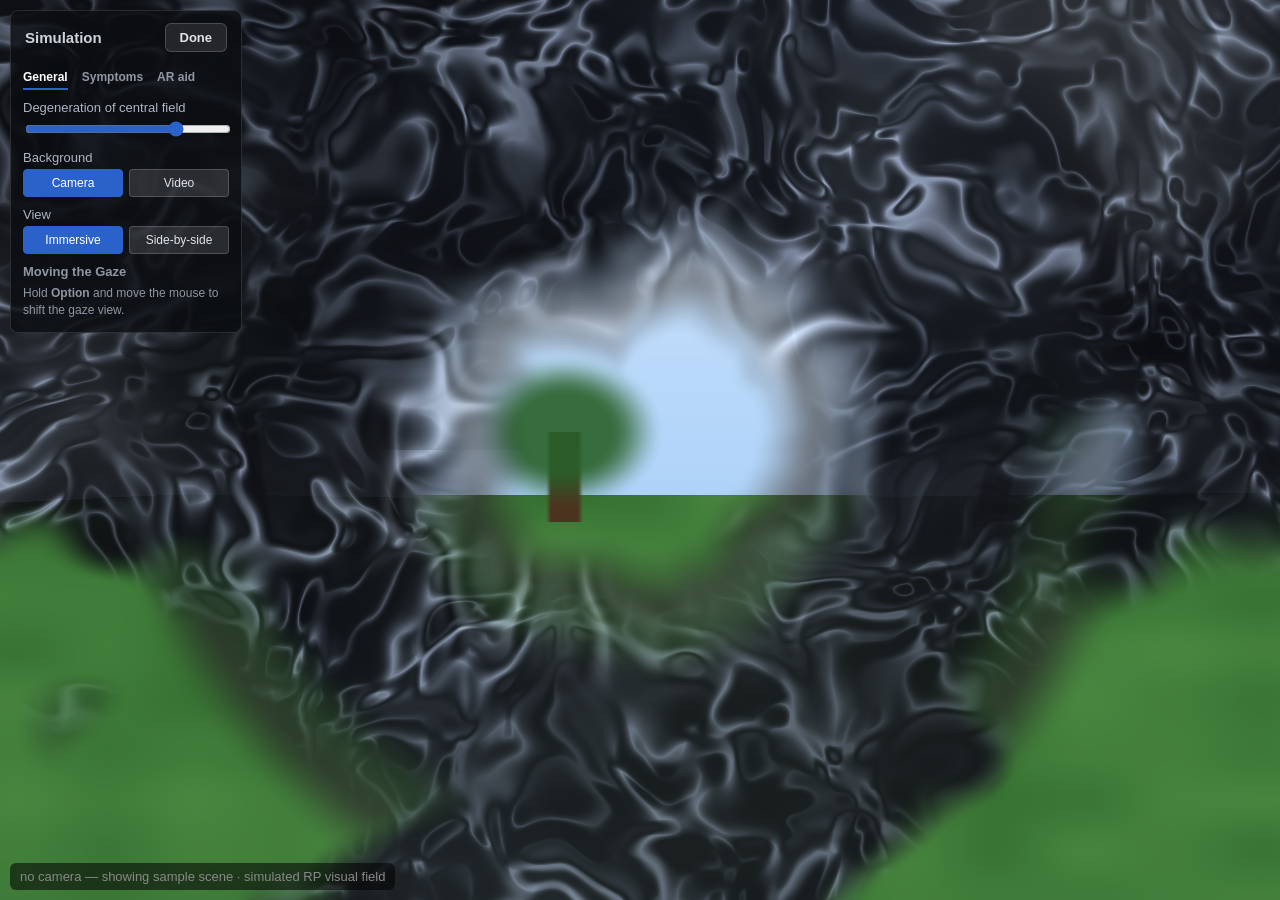
==== sim.html @ 9ebb8a23 "added gaze control description" ====
<!doctype html>
<html>
<head>
<meta charset="utf-8">
<meta name="viewport" content="width=device-width, initial-scale=1">
<title>RP Visual Field Prototype</title>
<link rel="stylesheet" href="style.css">
</head>
<body>
<canvas id="gl"></canvas>
<div id="panel">
  <header id="panelHead">
    <span class="title">Simulation</span>
    <button class="chev" aria-label="Toggle settings">Done</button>
  </header>
  <div class="body">
    <div class="seg tabs">
      <button id="tabGen" class="on">General</button>
      <button id="tabSym">Symptoms</button>
      <button id="tabAid">AR aid</button>
    </div>
    <div id="tabGeneral">
      <label>Degeneration of central field</label>
      <input type="range" id="sDegen" min="0" max="1" step="0.01">
      <label>Background</label>
      <div class="seg">
        <button id="bgCam" class="on">Camera</button>
        <button id="bgVid">Video</button>
      </div>
      <button id="camFlip" hidden>⟲ Flip camera</button>
      <label>View</label>
      <div class="seg">
        <button id="vwImm" class="on">Immersive</button>
        <button id="vwSbs">Side-by-side</button>
      </div>
      <!-- the reference (left/top) pane's preset; only meaningful —
           and only shown — in the comparison view. Future
           reference-pane settings land here too. -->
      <div id="refRow" hidden>
        <label>Reference preset (left/top pane)</label>
        <!-- options filled by controls.js from presets/index.json -->
        <select id="refSel"></select>
      </div>
      <div class="ghead">Moving the Gaze</div>
      <p class="hint">Hold <b>Option</b> and move the mouse to shift the gaze view.</p>
    </div>
    <!-- the aid's tab (user spec 2026-08-28): a device, not a symptom
         — its own home next to Symptoms. Position has no fader:
         Option+Shift drag places the pane -->
    <div id="aid" hidden>
      <!-- filled by controls.js from the PANEL schema -->
      <div id="panelGroup" class="gen"></div>
      <div class="ghead">Moving the panel</div>
      <p class="hint">Hold <b>Option + Shift</b> and move the mouse to
      place the panel — the symptoms clear, the field fades to half
      strength, and a yellow border marks the panel. While holding:
      click-drag to resize (left grows, right shrinks) and scroll to
      zoom the panel's view. Release the keys to finish.</p>
    </div>
    <!-- keeps the id "adv": every symptom-panel style rule is scoped
         to it, and the generated content is oblivious to the move -->
    <div id="adv" class="gen" hidden>
      <div class="ghead">Load presets</div>
      <!-- options filled by controls.js from presets/index.json -->
      <select id="presetSel"></select>
      <div class="seg">
        <button id="presetSave">Save as preset</button>
        <button id="presetLoad">Load file…</button>
      </div>
      <input type="file" id="presetFile" accept=".json,application/json" hidden>
      <div class="ghead">Configure symptoms</div>
      <!-- filled by controls.js from the schema (config.js) -->
      <div id="advBody"></div>
    </div>
  </div>
</div>
<div id="note">starting…</div>
<video id="cam" autoplay playsinline muted style="display:none"></video>
<!-- openly licensed footage, self-hosted: see assets/CREDITS.md -->
<video id="vid" src="assets/shanghai-walk.mp4" loop muted playsinline
       preload="metadata" style="display:none"></video>
<script type="module" src="renderer.js"></script>
</body>
</html>
---- style.css ----
html, body { margin: 0; height: 100%; background: #000; overflow: hidden; }
canvas { position: fixed; inset: 0; width: 100vw; height: 100vh; display: block; z-index: 1; }
#note {
  position: fixed; bottom: 10px; left: 10px; color: #888;
  font: 13px -apple-system, sans-serif; background: rgba(0,0,0,.55);
  padding: 6px 10px; border-radius: 6px; pointer-events: none; z-index: 2;
}
#panel {
  /* above the canvas and the #note credit line */
  z-index: 10;
  position: fixed; top: 10px; left: 10px; width: 230px;
  background: rgba(12, 14, 18, .82); color: #cfd4dc;
  font: 13px -apple-system, sans-serif;
  border: 1px solid rgba(255,255,255,.12); border-radius: 8px;
  user-select: none;
}
#panel header {
  display: flex; justify-content: space-between; align-items: center;
  gap: 10px;
  padding: 12px 14px; cursor: pointer; font-weight: 600; font-size: 15px;
  border-radius: 8px;
}
#panel header:hover { background: rgba(255,255,255,.06); }
#panel header .chev {
  color: #dfe3ea; font: 600 13px -apple-system, sans-serif;
  padding: 6px 14px; cursor: pointer;
  background: rgba(255,255,255,.10);
  border: 1px solid rgba(255,255,255,.18); border-radius: 6px;
}
#panel .body {
  padding: 2px 12px 12px;
  /* never taller than the viewport (dvh tracks mobile browser chrome);
     the offset covers the panel's top inset, header, and body padding */
  max-height: calc(100vh - 100px);
  max-height: calc(100dvh - 100px);
  overflow-y: auto;
}
/* minimalist scrollbar: no track, no buttons — just a slim pill
   showing position, in the panel's text colour at low opacity.
   (iOS overlays its own transient indicator and ignores this.) */
#panel .body::-webkit-scrollbar { width: 4px; }
#panel .body::-webkit-scrollbar-track { background: transparent; }
#panel .body::-webkit-scrollbar-thumb {
  background: rgba(223,227,234,.28); border-radius: 2px;
}
#panel .body::-webkit-scrollbar-thumb:hover {
  background: rgba(223,227,234,.45);
}
/* Firefox path only — setting scrollbar-color in Chrome would disable
   the finer pseudo-element styling above */
@supports not selector(::-webkit-scrollbar) {
  #panel .body {
    scrollbar-width: thin;
    scrollbar-color: rgba(223,227,234,.28) transparent;
  }
}
#panel.min .body { display: none; }
/* collapsed: shrink to a lone semi-transparent hamburger button */
#panel.min {
  width: auto; background: transparent; border-color: transparent;
}
#panel.min header, #panel.min header:hover { padding: 0; background: transparent; }
#panel.min .title { display: none; }
#panel.min .chev {
  width: 40px; height: 40px; padding: 0;
  font-size: 18px; font-weight: 400; line-height: 40px; text-align: center;
  background: rgba(12, 14, 18, .45);
  border-color: rgba(255,255,255,.15);
  color: rgba(223, 227, 234, .85);
}
#panel label { display: block; margin: 10px 0 4px; color: #aeb6c4; }
#panel input[type=range] { width: 100%; }
#panel .seg { display: flex; gap: 6px; }
#panel .seg button { flex: 1; }
#panel .seg button.on {
  background: #2b62c9; border-color: #2b62c9; color: #fff;
}
#panel button {
  background: rgba(255,255,255,.12); color: #dfe3ea; cursor: pointer;
  border: 1px solid rgba(255,255,255,.18); border-radius: 4px;
  padding: 6px 12px; font: 12px -apple-system, sans-serif;
}
#camFlip { width: 100%; margin-top: 8px; }
#panel input[type=range] { accent-color: #2b62c9; }

/* generated "Adjust symptoms" section (controls.js, from the schema) */
/* tabs read as text, not buttons: chrome stripped, active = underline */
#panel .tabs { margin-bottom: 10px; gap: 14px; }
#panel .tabs button {
  flex: none; background: none; border: none; border-radius: 0;
  padding: 4px 0; font-weight: 600; color: #8f97a5;
  border-bottom: 2px solid transparent;
}
#panel .tabs button.on {
  background: none; color: #fff; border-bottom-color: #2b62c9;
}
#adv, #aid { margin-top: 4px; }
.gen .group { margin-bottom: 6px; }
#panel .ghead { margin: 10px 0 0; font-weight: 600; color: #8f97a5; }
#panel .hint { margin: 6px 0 0; font-size: 12px; line-height: 1.45; color: #8f97a5; }
/* ⓘ hover tooltip on generated faders (schema `hint`) */
#panel .tipdot { cursor: help; position: relative; }
#panel .tipdot:hover::after {
  content: attr(data-tip);
  position: absolute; left: 0; bottom: 130%;
  width: 210px; padding: 6px 8px;
  background: #14171c; border: 1px solid #2a2f38; border-radius: 6px;
  font-size: 11px; font-weight: 400; line-height: 1.4; color: #cfd6e2;
  z-index: 10; pointer-events: none;
}
/* quale row: name left, switch right */
.gen .qrow {
  display: flex; justify-content: space-between; align-items: center;
  margin-top: 12px; font-weight: 600; color: #cfd4dc;
}
/* the switch: a pill track whose ::after is the sliding knob */
.gen .qtoggle {
  position: relative; width: 40px; height: 22px; padding: 0;
  border-radius: 11px;
  background: rgba(255,255,255,.14);
  border: 1px solid rgba(255,255,255,.18);
  transition: background .18s ease, border-color .18s ease;
}
.gen .qtoggle::after {
  content: ''; position: absolute; top: 3px; left: 3px;
  width: 16px; height: 16px; border-radius: 50%;
  background: #dfe3ea;
  box-shadow: 0 1px 2px rgba(0,0,0,.4);
  transition: transform .18s ease, background .18s ease;
}
.gen .qtoggle.on { background: #2b62c9; border-color: #2b62c9; }
.gen .qtoggle.on::after { transform: translateX(18px); background: #fff; }

/* touch devices: bigger panel, 44px-class touch targets */
@media (pointer: coarse) {
  #panel { width: min(320px, calc(100vw - 24px)); font-size: 15px; }
  #panel.min { width: auto; }
  #panel header { padding: 14px 16px; }
  #panel header .chev { padding: 10px 16px; font-size: 14px; }
  #panel.min header { padding: 0; }
  #panel.min .chev { width: 48px; height: 48px; padding: 0; font-size: 20px; line-height: 48px; }
  #panel .body { padding: 4px 16px 16px; }
  #panel .body {
    max-height: calc(100vh - 130px);
    max-height: calc(100dvh - 130px);
  }
  #panel label { font-size: 14px; margin: 12px 0 6px; }
  #panel button { padding: 12px 14px; font-size: 15px; }
  #panel input[type=range] { height: 40px; }
  /* bigger switch; padding re-zeroed against the generic button rule */
  .gen .qtoggle { width: 50px; height: 28px; padding: 0; border-radius: 14px; }
  .gen .qtoggle::after { width: 22px; height: 22px; }
  .gen .qtoggle.on::after { transform: translateX(22px); }
}
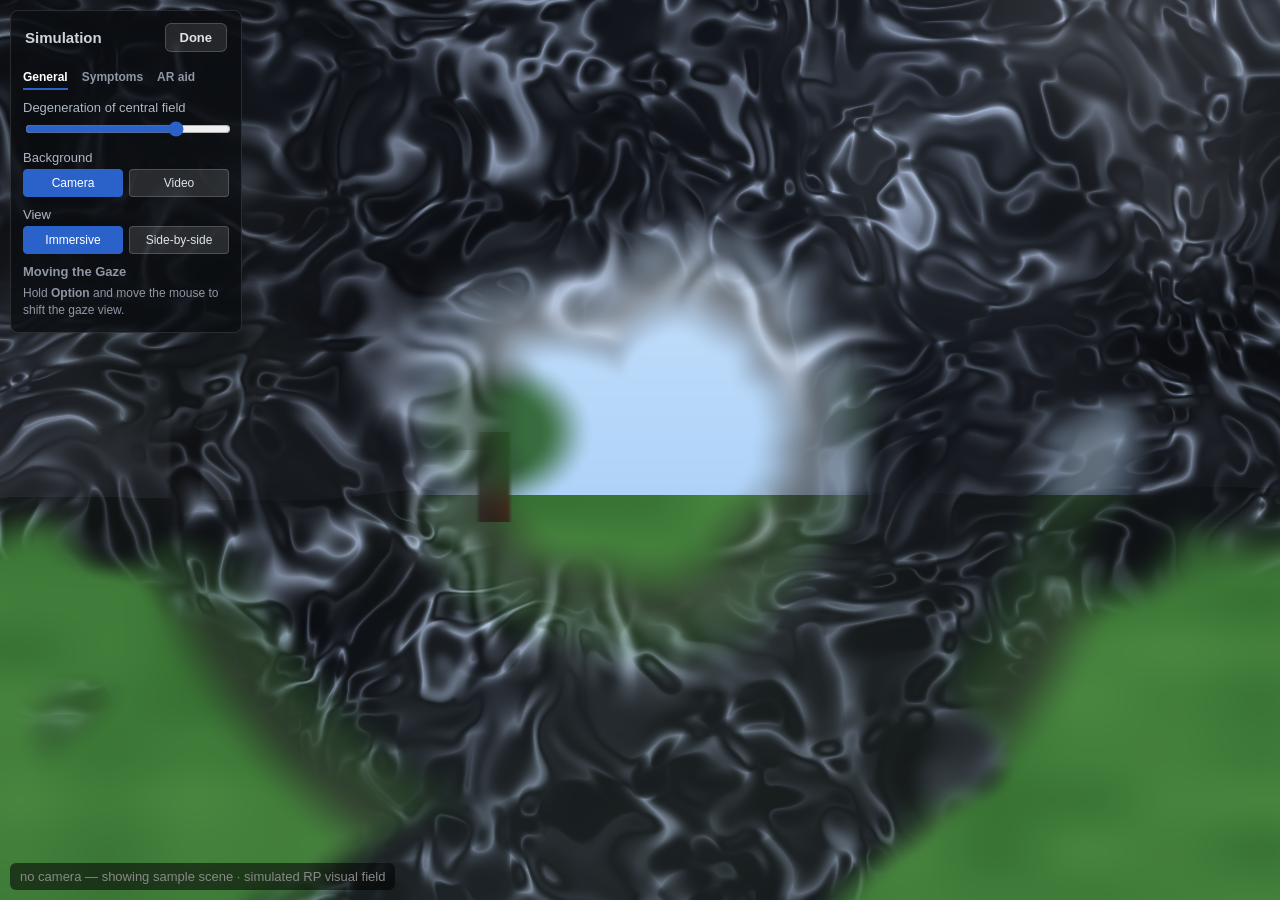
==== commit 4337d851: "V1: video-source enum + sub-options skeleton; stock clip path/credit to config Observed (user's chec" ====
--- a/sim.html
+++ b/sim.html
@@ -28,6 +28,12 @@
         <button id="bgVid">Video</button>
       </div>
       <button id="camFlip" hidden>⟲ Flip camera</button>
+      <!-- video source sub-options (Phase V) — shown only while Video
+           is the background. Skeleton in V1: local file / drag-drop /
+           URL controls land in V2–V4; stock stays the default. -->
+      <div id="vidRow" hidden>
+        <div class="ghead">Video source</div>
+      </div>
       <label>View</label>
       <div class="seg">
         <button id="vwImm" class="on">Immersive</button>
@@ -76,8 +82,8 @@
 </div>
 <div id="note">starting…</div>
 <video id="cam" autoplay playsinline muted style="display:none"></video>
-<!-- openly licensed footage, self-hosted: see assets/CREDITS.md -->
-<video id="vid" src="assets/shanghai-walk.mp4" loop muted playsinline
+<!-- src assigned at init from config's VIDEO.stock (Phase V) -->
+<video id="vid" loop muted playsinline
        preload="metadata" style="display:none"></video>
 <script type="module" src="renderer.js"></script>
 </body>
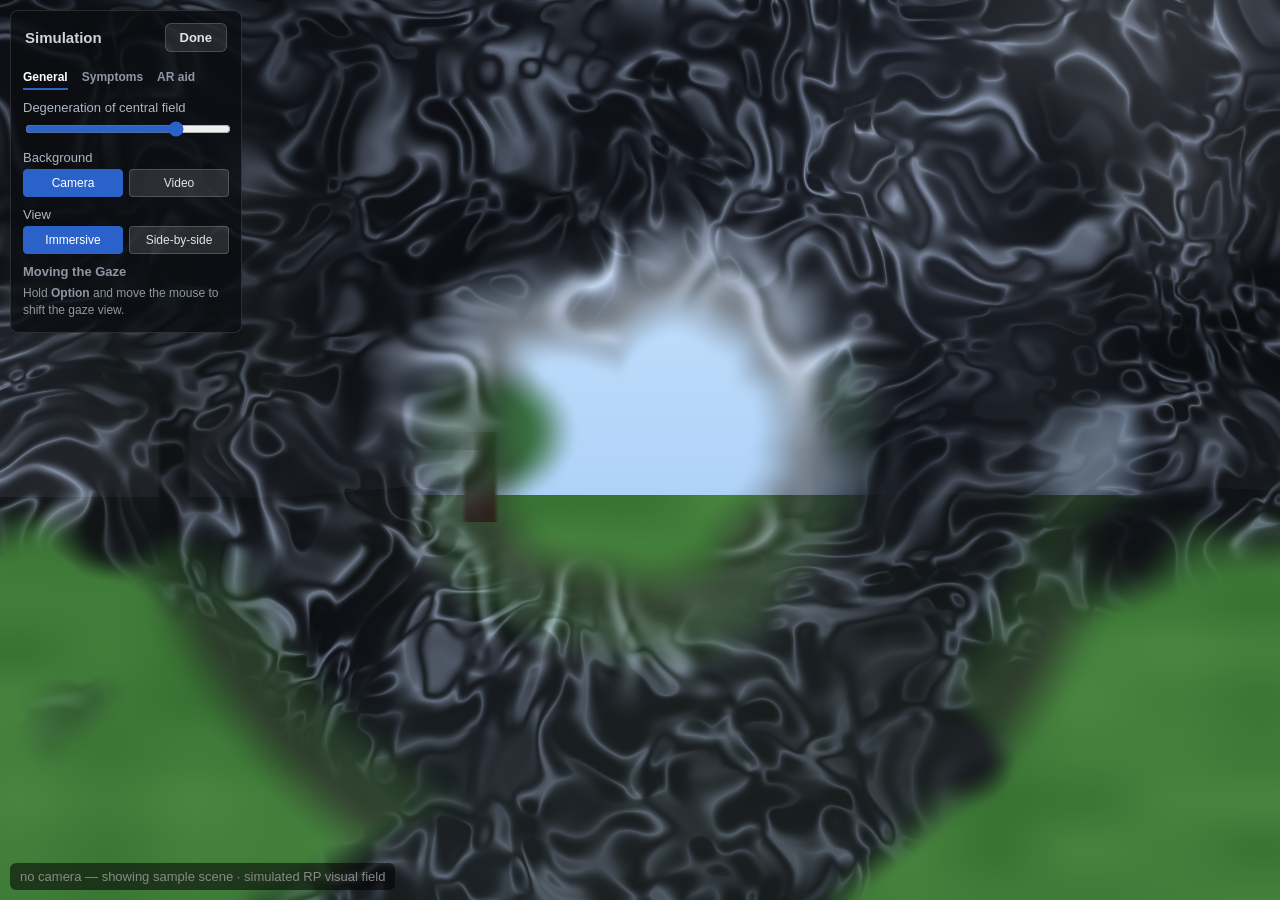
==== commit 27f11952: "V2: local video via picker — object URL in, previous revoked, filename in #note Observed (user's che" ====
--- a/sim.html
+++ b/sim.html
@@ -29,10 +29,15 @@
       </div>
       <button id="camFlip" hidden>⟲ Flip camera</button>
       <!-- video source sub-options (Phase V) — shown only while Video
-           is the background. Skeleton in V1: local file / drag-drop /
-           URL controls land in V2–V4; stock stays the default. -->
+           is the background. Stock is the default; drag-drop / URL
+           join in V3–V4. -->
       <div id="vidRow" hidden>
         <div class="ghead">Video source</div>
+        <div class="seg">
+          <button id="srcStock" class="on">Stock clip</button>
+          <button id="srcLocal">Choose video…</button>
+        </div>
+        <input type="file" id="vidFile" accept="video/*" hidden>
       </div>
       <label>View</label>
       <div class="seg">
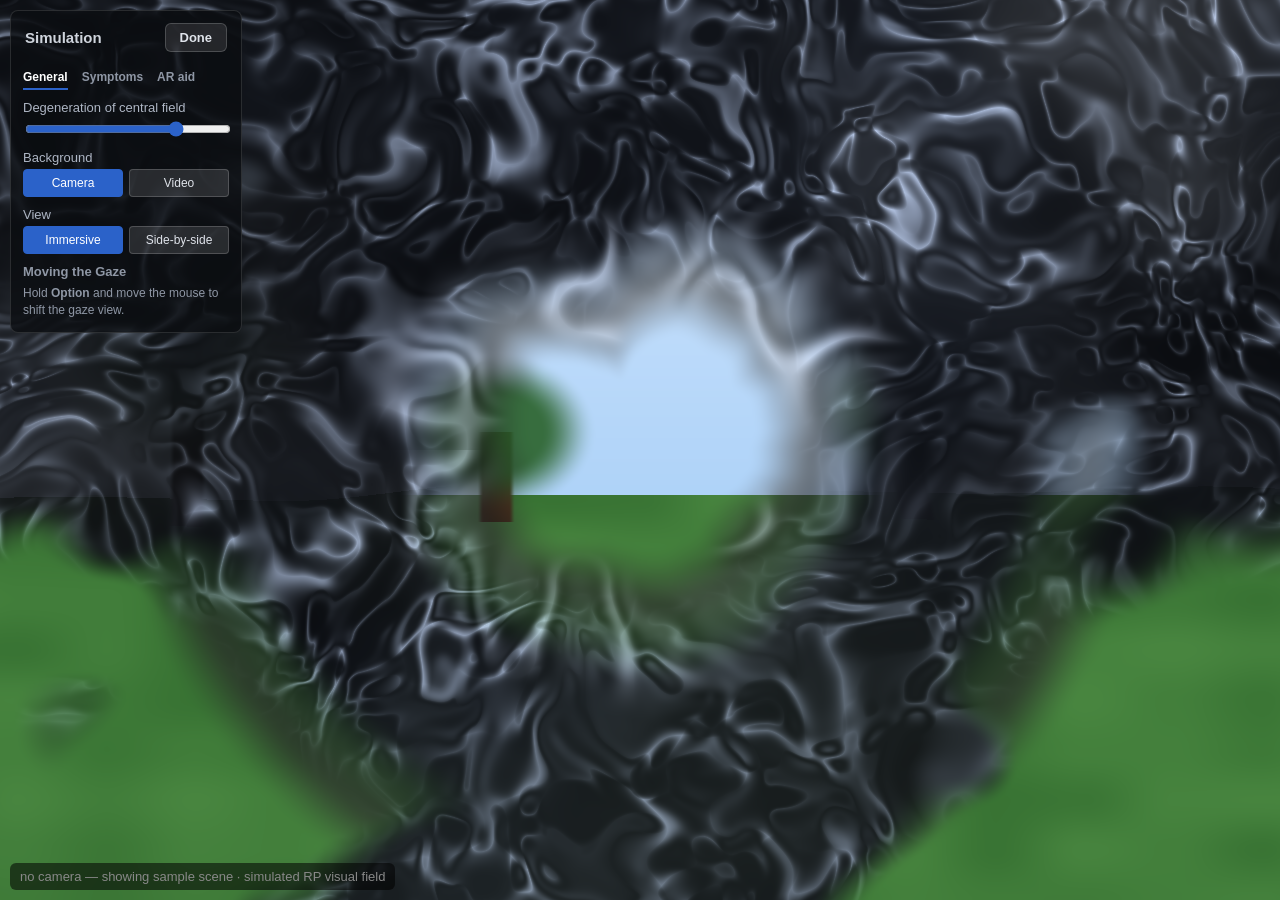
==== commit 63b52737: "V4: direct URL source — watch pages refused with why, load errors revert to stock Observed (user's c" ====
--- a/sim.html
+++ b/sim.html
@@ -38,6 +38,10 @@
           <button id="srcLocal">Choose video…</button>
         </div>
         <input type="file" id="vidFile" accept="video/*" hidden>
+        <!-- direct video-file URLs only — watch pages can't be
+             filtered (no pixel access); refused with an explanation -->
+        <input type="url" id="vidUrl" placeholder="https://…/clip.mp4 (direct link)">
+        <button id="srcUrl">Load URL</button>
       </div>
       <label>View</label>
       <div class="seg">
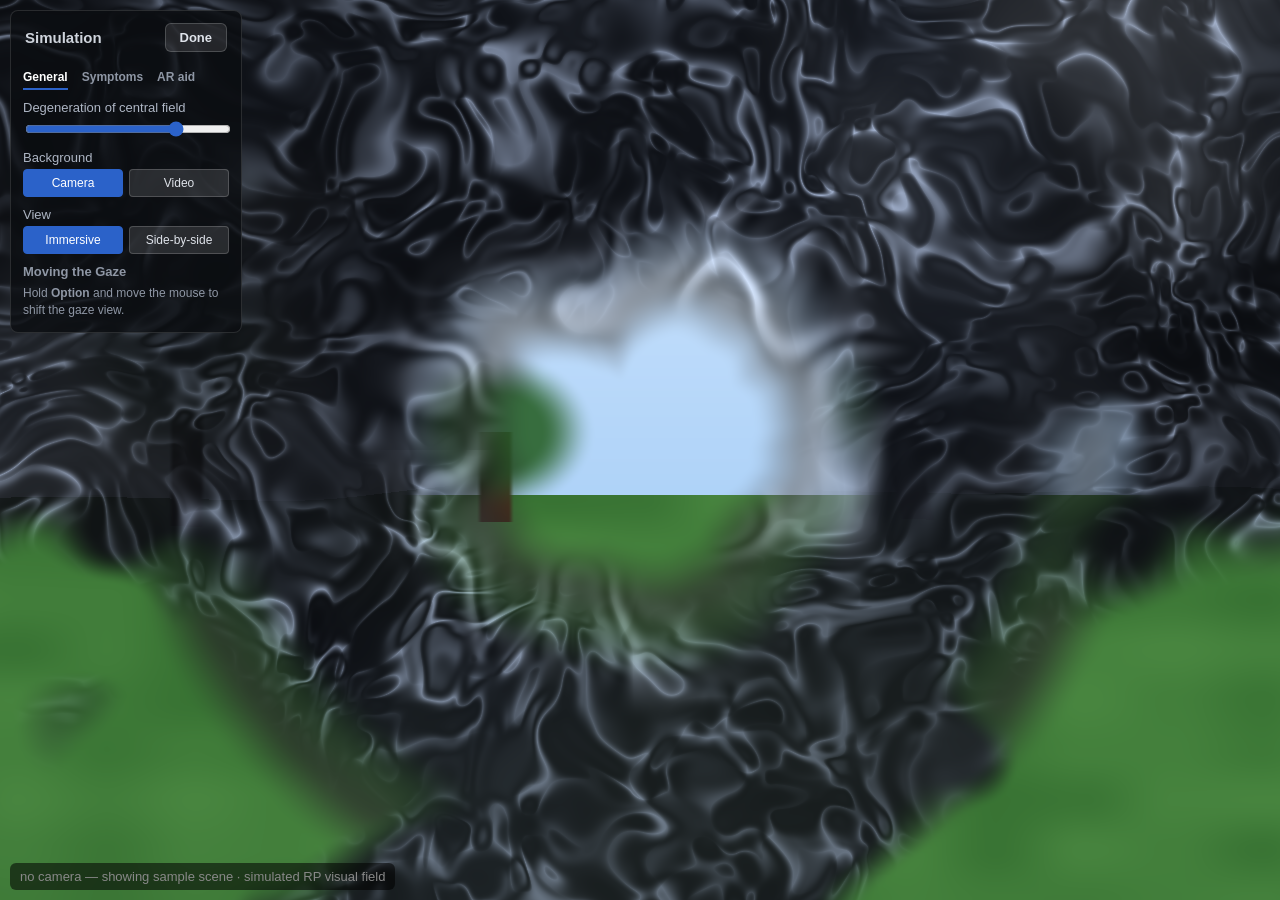
==== commit 5e865433: "Keyboard shortcuts: plain layer (0/1) + Option+Shift panel layer (A, +/-, arrows) SHORTCUTS (config)" ====
--- a/sim.html
+++ b/sim.html
@@ -69,8 +69,10 @@
       <p class="hint">Hold <b>Option + Shift</b> and move the mouse to
       place the panel — the symptoms clear, the field fades to half
       strength, and a yellow border marks the panel. While holding:
-      click-drag to resize (left grows, right shrinks) and scroll to
-      zoom the panel's view. Release the keys to finish.</p>
+      click-drag to resize (left grows, right shrinks), press
+      <b>+</b> / <b>−</b> to zoom the panel's view, and tap the
+      <b>arrow keys</b> to pan where it looks. <b>Option + Shift + A</b>
+      toggles the panel itself. Release the keys to finish.</p>
     </div>
     <!-- keeps the id "adv": every symptom-panel style rule is scoped
          to it, and the generated content is oblivious to the move -->
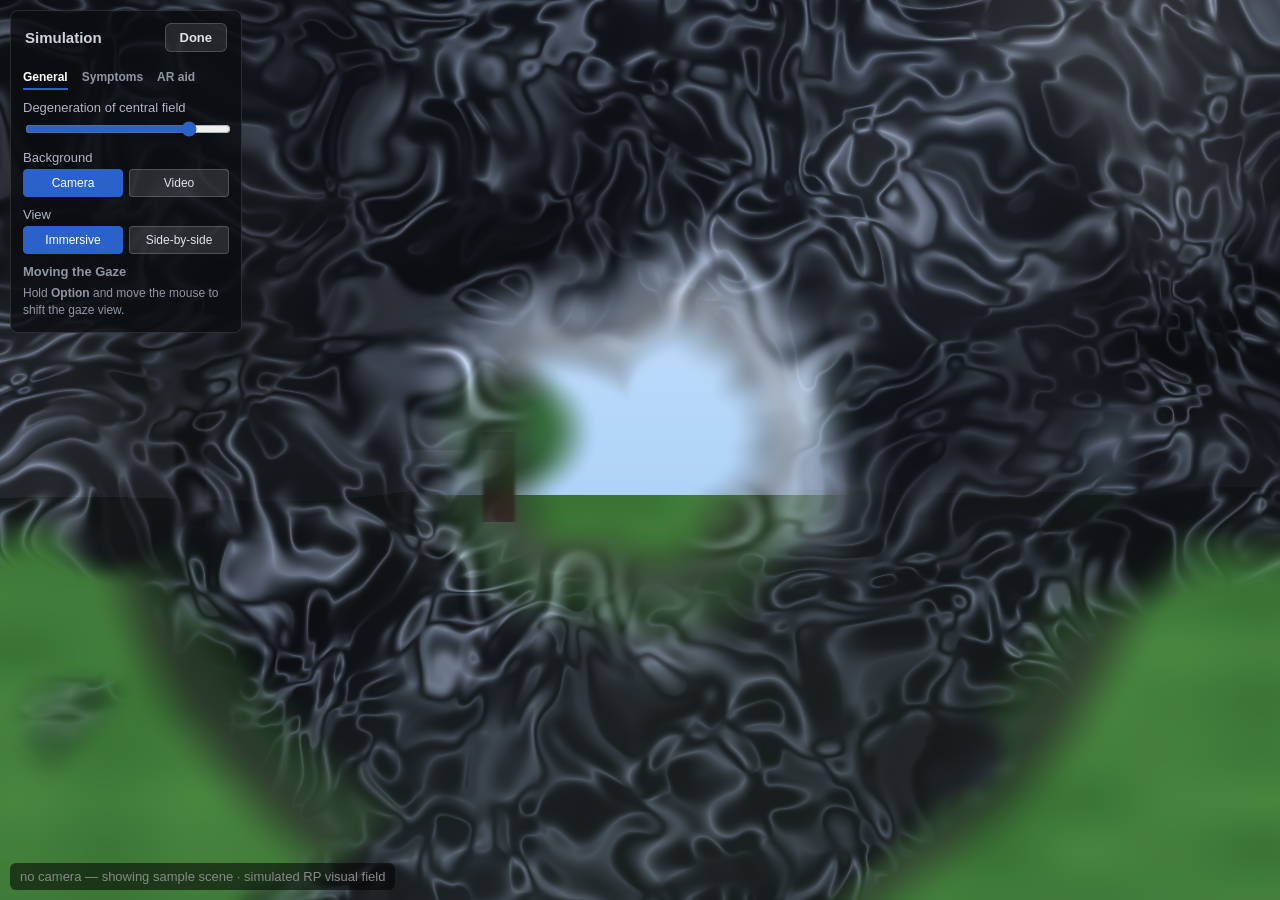
==== commit a638ed69: "G2 reopened: touch gaze drag, double-tap bulk toggle, move-panel mode Phone input for everything the" ====
--- a/sim.html
+++ b/sim.html
@@ -57,7 +57,10 @@
         <select id="refSel"></select>
       </div>
       <div class="ghead">Moving the Gaze</div>
-      <p class="hint">Hold <b>Option</b> and move the mouse to shift the gaze view.</p>
+      <p class="hint desk">Hold <b>Option</b> and move the mouse to shift the gaze view.</p>
+      <p class="hint tap">Drag one finger on the view to shift the gaze; lift to
+      let it spring back. <b>Double-tap</b> the view to switch every
+      symptom off or on.</p>
     </div>
     <!-- the aid's tab (user spec 2026-08-28): a device, not a symptom
          — its own home next to Symptoms. Position has no fader:
@@ -65,8 +68,15 @@
     <div id="aid" hidden>
       <!-- filled by controls.js from the PANEL schema -->
       <div id="panelGroup" class="gen"></div>
+      <!-- touch only, and only while the panel is on (controls.js
+           syncMoveButton) — the mouse has its chord instead -->
+      <button id="panelMove" hidden>Move panel…</button>
       <div class="ghead">Moving the panel</div>
-      <p class="hint">Hold <b>Option + Shift</b> and move the mouse to
+      <p class="hint tap">Tap <b>Move panel…</b> — the symptoms clear
+      and a yellow border marks the panel. Drag one finger to place it,
+      <b>pinch</b> to resize, drag <b>two fingers</b> to pan what it
+      shows. Tap <b>Done moving</b> to finish.</p>
+      <p class="hint desk">Hold <b>Option + Shift</b> and move the mouse to
       place the panel — the symptoms clear, the field fades to half
       strength, and a yellow border marks the panel. While holding:
       click-drag to resize (left grows, right shrinks), press
@@ -92,6 +102,8 @@
   </div>
 </div>
 <div id="note">starting…</div>
+<!-- floats over the canvas while a touch move-panel is in progress -->
+<button id="moveDone" hidden>Done moving</button>
 <video id="cam" autoplay playsinline muted style="display:none"></video>
 <!-- src assigned at init from config's VIDEO.stock (Phase V) -->
 <video id="vid" loop muted playsinline
--- a/style.css
+++ b/style.css
@@ -1,5 +1,24 @@
 html, body { margin: 0; height: 100%; background: #000; overflow: hidden; }
-canvas { position: fixed; inset: 0; width: 100vw; height: 100vh; display: block; z-index: 1; }
+/* touch-action: none — a finger on the canvas is a gesture (G2), never
+   a page scroll, pinch-zoom, or double-tap zoom; the callout kill stops
+   iOS offering to save the frame on a long press */
+canvas {
+  position: fixed; inset: 0; width: 100vw; height: 100vh; display: block; z-index: 1;
+  touch-action: none; -webkit-touch-callout: none; user-select: none;
+}
+/* platform hints: the markup carries both, the body class picks one */
+.tap { display: none; }
+body.touch .tap { display: block; }
+body.touch .desk { display: none; }
+/* the move-panel exit, floating clear of the collapsed menu */
+#moveDone {
+  /* sits above the #note credit line, which it would otherwise overlap */
+  position: fixed; bottom: 64px; left: 50%; transform: translateX(-50%);
+  z-index: 10; padding: 12px 22px; border-radius: 22px;
+  background: rgba(12, 14, 18, .82); color: #fff;
+  border: 1px solid rgba(255,255,255,.25);
+  font: 600 15px -apple-system, sans-serif;
+}
 #note {
   position: fixed; bottom: 10px; left: 10px; color: #888;
   font: 13px -apple-system, sans-serif; background: rgba(0,0,0,.55);
@@ -80,7 +99,7 @@
   border: 1px solid rgba(255,255,255,.18); border-radius: 4px;
   padding: 6px 12px; font: 12px -apple-system, sans-serif;
 }
-#camFlip { width: 100%; margin-top: 8px; }
+#camFlip, #panelMove { width: 100%; margin-top: 8px; }
 #panel input[type=range] { accent-color: #2b62c9; }
 
 /* generated "Adjust symptoms" section (controls.js, from the schema) */
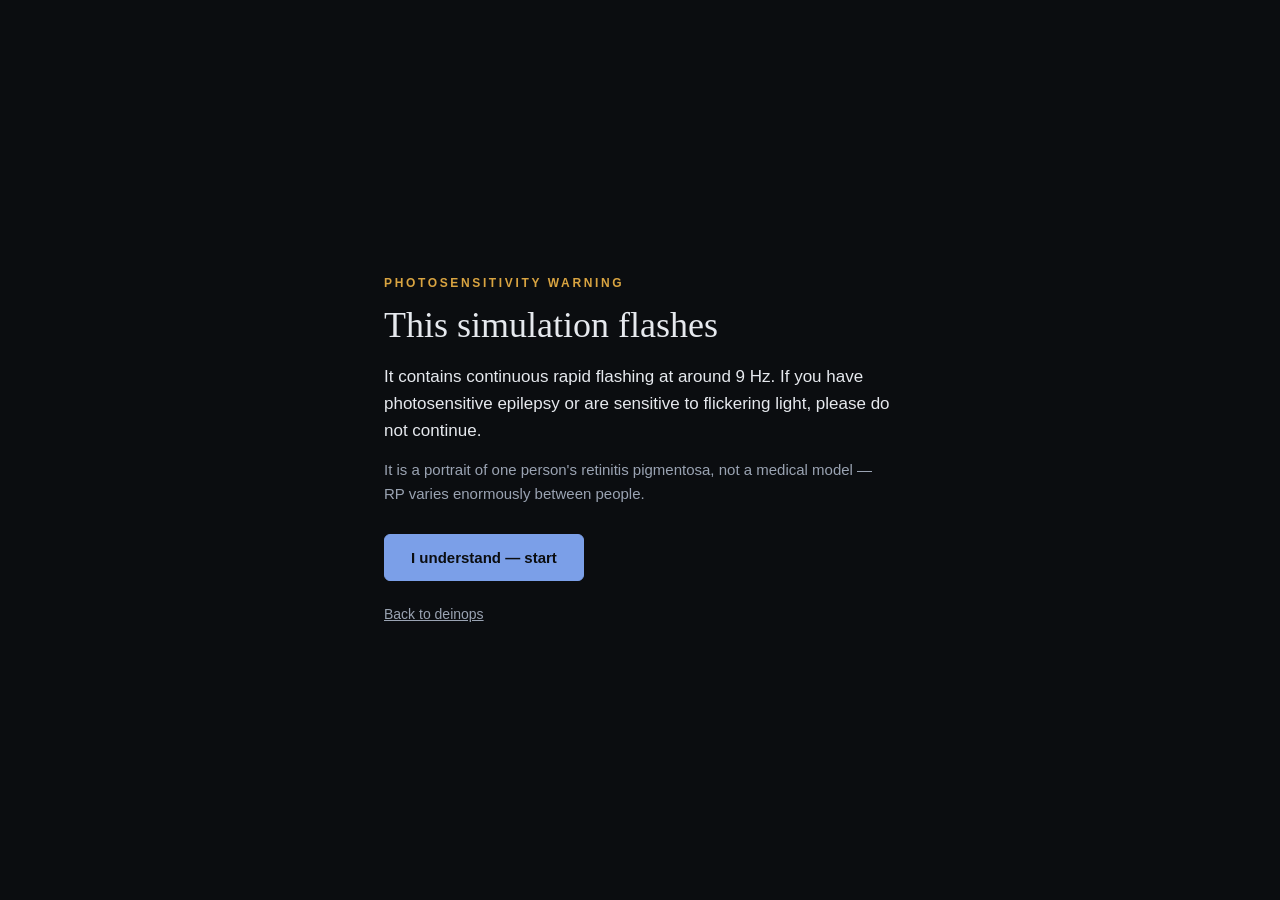
==== commit 8962014f: "L3: SAFETY — photosensitivity gate moves into sim.html Shareable experience links bypass the landing" ====
--- a/sim.html
+++ b/sim.html
@@ -101,6 +101,24 @@
     </div>
   </div>
 </div>
+<!-- SAFETY (Phase L): the photosensitivity gate. OPAQUE and STATIC —
+     no transition, no animation — so nothing of the ~9 Hz net shows
+     before it is acknowledged. Shown by markup; controls.js hides it
+     when the session already holds the acknowledgement (WARNING). -->
+<div id="gate" role="dialog" aria-modal="true" aria-labelledby="gateTitle">
+  <div class="card">
+    <p class="eyebrow">Photosensitivity warning</p>
+    <h1 id="gateTitle">This simulation flashes</h1>
+    <p>It contains continuous rapid flashing at around 9&nbsp;Hz. If
+    you have photosensitive epilepsy or are sensitive to flickering
+    light, please do not continue.</p>
+    <p class="muted">It is a portrait of one person's retinitis
+    pigmentosa, not a medical model — RP varies enormously between
+    people.</p>
+    <button id="gateOk">I understand — start</button>
+    <a class="back" href="index.html">Back to deinops</a>
+  </div>
+</div>
 <div id="note">starting…</div>
 <!-- floats over the canvas while a touch move-panel is in progress -->
 <button id="moveDone" hidden>Done moving</button>
--- a/style.css
+++ b/style.css
@@ -171,3 +171,37 @@
   .gen .qtoggle::after { width: 22px; height: 22px; }
   .gen .qtoggle.on::after { transform: translateX(22px); }
 }
+
+/* SAFETY — the photosensitivity gate (Phase L). Opaque and static:
+   NO transition and NO animation on anything inside, ever — the ~9 Hz
+   net must not show through or fade in behind it. Above the menu
+   (z 10), the Done-moving pill (z 10) and the note. */
+#gate {
+  position: fixed; inset: 0; z-index: 100;
+  background: #0b0d10; color: #e6e9ee;
+  display: flex; align-items: center; justify-content: center;
+  padding: 24px; overflow: auto;
+  font: 17px/1.6 -apple-system, BlinkMacSystemFont, "Segoe UI", Roboto, sans-serif;
+  transition: none; animation: none;
+}
+#gate[hidden] { display: none; }
+#gate .card { max-width: 32rem; }
+#gate .eyebrow {
+  margin: 0 0 12px; font-size: 12px; font-weight: 600;
+  text-transform: uppercase; letter-spacing: .22em; color: #d9a441;
+}
+#gate h1 {
+  margin: 0 0 16px; font: 500 clamp(26px, 6vw, 36px)/1.15 Charter, Georgia, serif;
+}
+#gate p { margin: 0 0 14px; }
+#gate .muted { color: #9aa3b2; font-size: 15px; }
+#gate button {
+  display: inline-block; margin: 14px 0 0; padding: 14px 26px;
+  background: transparent; color: #e6e9ee;
+  border: 1px solid #7b9fe8; border-radius: 6px;
+  font: 600 15px -apple-system, sans-serif; cursor: pointer;
+}
+#gate button:hover, #gate button:focus-visible { background: #7b9fe8; color: #0b0d10; outline: none; }
+#gate .back {
+  display: block; margin-top: 22px; color: #9aa3b2; font-size: 14px;
+}
